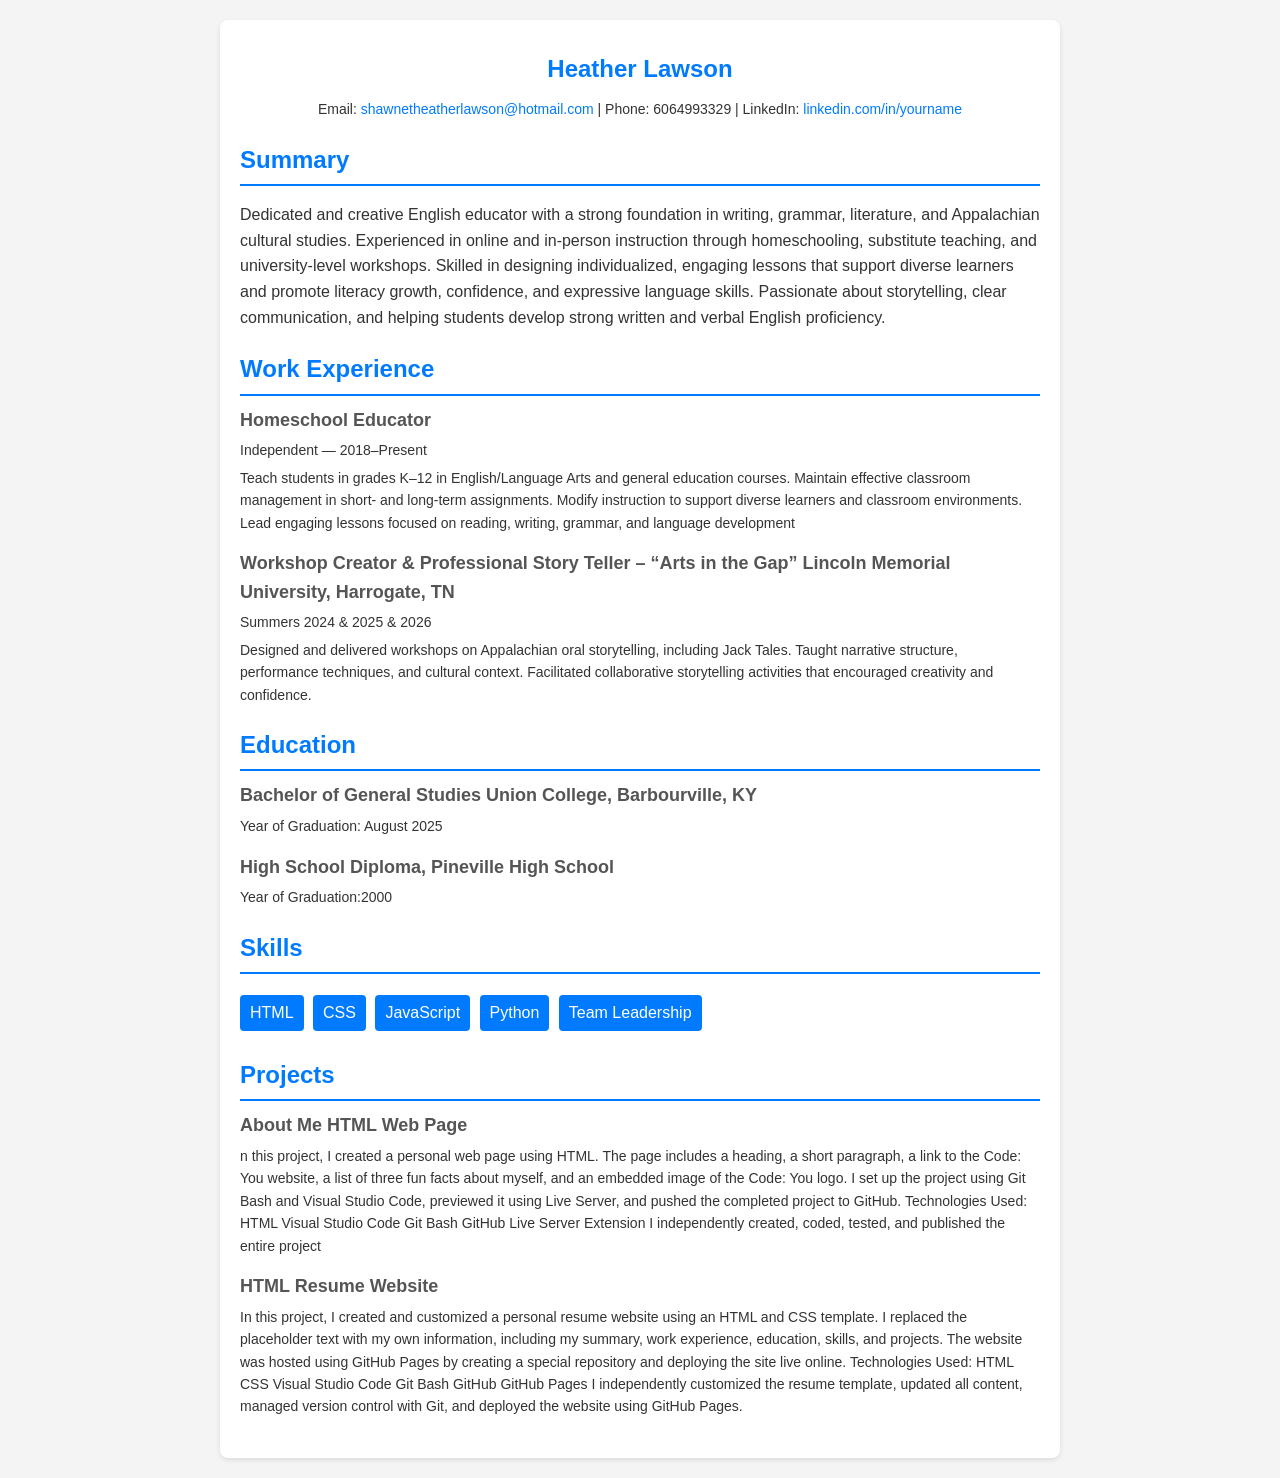
==== index.html @ 6facd28c "initial commit" ====
<!DOCTYPE html>
<html lang="en">
    <head>
        <meta charset="UTF-8" />
        <meta name="viewport" content="width=device-width, initial-scale=1.0" />
        <title>Resume Template</title>
    </head>
 
    <style>
        body {
            font-family: Arial, sans-serif;
            line-height: 1.6;
            margin: 0;
            padding: 0;
            color: #333;
            background-color: #f4f4f4;
        }
        .container {
            max-width: 800px;
            margin: 20px auto;
            padding: 20px;
            background: #fff;
            border-radius: 8px;
            box-shadow: 0 2px 5px rgba(0, 0, 0, 0.1);
        }
        h1,
        h2 {
            color: #007bff;
        }
        .header {
            text-align: center;
        }
        .header h1 {
            margin: 10px 0;
        }
        .contact {
            margin: 10px 0;
            font-size: 14px;
        }
        .contact a {
            color: #007bff;
            text-decoration: none;
        }
        .section {
            margin: 20px 0;
        }
        .section h2 {
            margin-bottom: 10px;
            border-bottom: 2px solid #007bff;
            padding-bottom: 5px;
        }
        .item {
            margin-bottom: 15px;
        }
        .item h3 {
            margin: 0;
            font-size: 18px;
            color: #555;
        }
        .item p {
            margin: 5px 0;
            font-size: 14px;
        }
        .skills ul {
            list-style: none;
            padding: 0;
        }
        .skills ul li {
            display: inline-block;
            background: #007bff;
            color: #fff;
            padding: 5px 10px;
            margin: 5px 5px 5px 0;
            border-radius: 4px;
        }
    </style>
 
    <body>
        <main class="container">
            <section class="header">
                <h1>Heather Lawson</h1>
                <p class="contact">
                    Email:
                    <a href="mailto:shawnetheatherlawson@hotmail.com"
                        >shawnetheatherlawson@hotmail.com</a
                    >
                    | Phone: 6064993329 | LinkedIn:
                    <a href="#">linkedin.com/in/yourname</a>
                </p>
            </section>
            <section class="section">
                <h2>Summary</h2>
                <p>
                    Dedicated and creative English educator with a strong foundation in writing, grammar, literature, and Appalachian cultural studies. Experienced in online and in-person instruction through homeschooling, substitute teaching, and university-level workshops. Skilled in designing individualized, engaging lessons that support diverse learners and promote literacy growth, confidence, and expressive language skills. Passionate about storytelling, clear communication, and helping students develop strong written and verbal English proficiency.

                </p>
            </section>
            <section class="section">
                <h2>Work Experience</h2>
                <div class="item">
                    <h3>Homeschool Educator
</h3>
                    <p>Independent — 2018–Present</p>
                    <p>
                        Teach students in grades K–12 in English/Language Arts and general education courses.
Maintain effective classroom management in short- and long-term assignments.
Modify instruction to support diverse learners and classroom environments.
Lead engaging lessons focused on reading, writing, grammar, and language development

                    </p>
                </div>
                <div class="item">
                    <h3>Workshop Creator & Professional Story Teller – “Arts in the Gap”
Lincoln Memorial University, Harrogate, TN

</h3>
                    <p>Summers 2024 & 2025 & 2026</p>
                    <p>
                        Designed and delivered workshops on Appalachian oral storytelling, including Jack Tales.
Taught narrative structure, performance techniques, and cultural context.
Facilitated collaborative storytelling activities that encouraged creativity and confidence.

                    </p>
                </div>
            </section>
            <div class="section">
                <h2>Education</h2>
                <div class="item">
                    <h3>Bachelor of General Studies
Union College, Barbourville, KY
</h3>
                    <p>Year of Graduation: August 2025</p>
                </div>
                <div class="item">
                    <h3>High School Diploma, Pineville High School </h3>
                    <p>Year of Graduation:2000</p>
                </div>
            </section>
            <section class="section">
                <h2>Skills</h2>
                <div class="skills">
                    <ul>
                        <li>HTML</li>
                        <li>CSS</li>
                        <li>JavaScript</li>
                        <li>Python</li>
                        <li>Team Leadership</li>
                    </ul>
                </div>
            </section>
            <section class="section">
                <h2>Projects</h2>
                <div class="item">
                    <h3>About Me HTML Web Page</h3>
                    <p>
                        n this project, I created a personal web page using HTML. The page includes a heading, a short paragraph, a link to the Code: You website, a list of three fun facts about myself, and an embedded image of the Code: You logo. I set up the project using Git Bash and Visual Studio Code, previewed it using Live Server, and pushed the completed project to GitHub.

Technologies Used:

HTML

Visual Studio Code

Git Bash

GitHub

Live Server Extension

I independently created, coded, tested, and published the entire project
                    </p>
                </div>
                <div class="item">
                    <h3>HTML Resume Website</h3>
                    <p>
                        In this project, I created and customized a personal resume website using an HTML and CSS template. I replaced the placeholder text with my own information, including my summary, work experience, education, skills, and projects. The website was hosted using GitHub Pages by creating a special repository and deploying the site live online.

Technologies Used:

HTML

CSS

Visual Studio Code

Git Bash

GitHub

GitHub Pages
I independently customized the resume template, updated all content, managed version control with Git, and deployed the website using GitHub Pages.
                    </p>
                </div>
            </section>
        </main>
    </body>
</html>
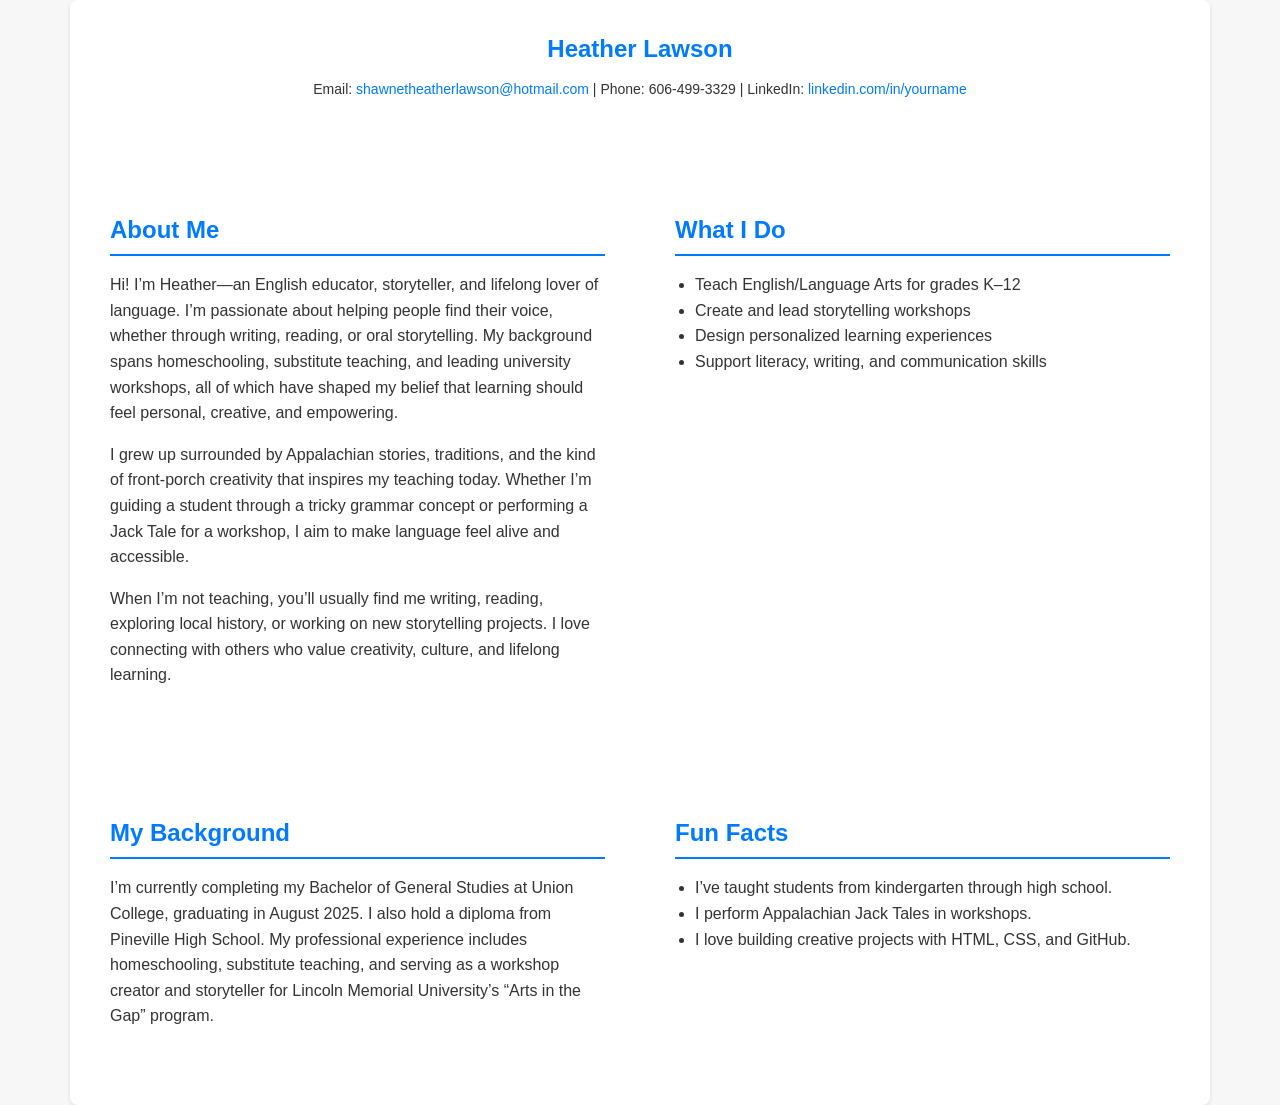
==== commit f1ec6b6e: "added index.css and resume.html to the files" ====
--- a/index.html
+++ b/index.html
@@ -3,195 +3,64 @@
     <head>
         <meta charset="UTF-8" />
         <meta name="viewport" content="width=device-width, initial-scale=1.0" />
+        <link rel="stylesheet" href="css/style.css" />
+        <link rel="stylesheet" href="css/index.css">
         <title>Resume Template</title>
     </head>
  
-    <style>
-        body {
-            font-family: Arial, sans-serif;
-            line-height: 1.6;
-            margin: 0;
-            padding: 0;
-            color: #333;
-            background-color: #f4f4f4;
-        }
-        .container {
-            max-width: 800px;
-            margin: 20px auto;
-            padding: 20px;
-            background: #fff;
-            border-radius: 8px;
-            box-shadow: 0 2px 5px rgba(0, 0, 0, 0.1);
-        }
-        h1,
-        h2 {
-            color: #007bff;
-        }
-        .header {
-            text-align: center;
-        }
-        .header h1 {
-            margin: 10px 0;
-        }
-        .contact {
-            margin: 10px 0;
-            font-size: 14px;
-        }
-        .contact a {
-            color: #007bff;
-            text-decoration: none;
-        }
-        .section {
-            margin: 20px 0;
-        }
-        .section h2 {
-            margin-bottom: 10px;
-            border-bottom: 2px solid #007bff;
-            padding-bottom: 5px;
-        }
-        .item {
-            margin-bottom: 15px;
-        }
-        .item h3 {
-            margin: 0;
-            font-size: 18px;
-            color: #555;
-        }
-        .item p {
-            margin: 5px 0;
-            font-size: 14px;
-        }
-        .skills ul {
-            list-style: none;
-            padding: 0;
-        }
-        .skills ul li {
-            display: inline-block;
-            background: #007bff;
-            color: #fff;
-            padding: 5px 10px;
-            margin: 5px 5px 5px 0;
-            border-radius: 4px;
-        }
-    </style>
- 
     <body>
         <main class="container">
-            <section class="header">
-                <h1>Heather Lawson</h1>
-                <p class="contact">
-                    Email:
-                    <a href="mailto:shawnetheatherlawson@hotmail.com"
-                        >shawnetheatherlawson@hotmail.com</a
-                    >
-                    | Phone: 6064993329 | LinkedIn:
-                    <a href="#">linkedin.com/in/yourname</a>
-                </p>
-            </section>
-            <section class="section">
-                <h2>Summary</h2>
-                <p>
-                    Dedicated and creative English educator with a strong foundation in writing, grammar, literature, and Appalachian cultural studies. Experienced in online and in-person instruction through homeschooling, substitute teaching, and university-level workshops. Skilled in designing individualized, engaging lessons that support diverse learners and promote literacy growth, confidence, and expressive language skills. Passionate about storytelling, clear communication, and helping students develop strong written and verbal English proficiency.
+    <section class="header">
+        <h1>Heather Lawson</h1>
+        <p class="contact">
+            Email:
+            <a href="mailto:shawnetheatherlawson@hotmail.com">
+                shawnetheatherlawson@hotmail.com
+            </a>
+            | Phone: 606-499-3329 |
+            LinkedIn: <a href="#">linkedin.com/in/yourname</a>
+        </p>
+    </section>
 
-                </p>
-            </section>
-            <section class="section">
-                <h2>Work Experience</h2>
-                <div class="item">
-                    <h3>Homeschool Educator
-</h3>
-                    <p>Independent — 2018–Present</p>
-                    <p>
-                        Teach students in grades K–12 in English/Language Arts and general education courses.
-Maintain effective classroom management in short- and long-term assignments.
-Modify instruction to support diverse learners and classroom environments.
-Lead engaging lessons focused on reading, writing, grammar, and language development
+    <section class="section">
+        <h2>About Me</h2>
+        <p>
+            Hi! I’m Heather—an English educator, storyteller, and lifelong lover of language. I’m passionate about helping people find their voice, whether through writing, reading, or oral storytelling. My background spans homeschooling, substitute teaching, and leading university workshops, all of which have shaped my belief that learning should feel personal, creative, and empowering.
+        </p>
+        <p>
+            I grew up surrounded by Appalachian stories, traditions, and the kind of front‑porch creativity that inspires my teaching today. Whether I’m guiding a student through a tricky grammar concept or performing a Jack Tale for a workshop, I aim to make language feel alive and accessible.
+        </p>
+        <p>
+            When I’m not teaching, you’ll usually find me writing, reading, exploring local history, or working on new storytelling projects. I love connecting with others who value creativity, culture, and lifelong learning.
+        </p>
+    </section>
 
-                    </p>
-                </div>
-                <div class="item">
-                    <h3>Workshop Creator & Professional Story Teller – “Arts in the Gap”
-Lincoln Memorial University, Harrogate, TN
+    <section class="section">
+        <h2>What I Do</h2>
+        <ul>
+            <li>Teach English/Language Arts for grades K–12</li>
+            <li>Create and lead storytelling workshops</li>
+            <li>Design personalized learning experiences</li>
+            <li>Support literacy, writing, and communication skills</li>
+        </ul>
+    </section>
 
-</h3>
-                    <p>Summers 2024 & 2025 & 2026</p>
-                    <p>
-                        Designed and delivered workshops on Appalachian oral storytelling, including Jack Tales.
-Taught narrative structure, performance techniques, and cultural context.
-Facilitated collaborative storytelling activities that encouraged creativity and confidence.
+    <section class="section">
+        <h2>My Background</h2>
+        <p>
+            I’m currently completing my Bachelor of General Studies at Union College, graduating in August 2025. I also hold a diploma from Pineville High School. My professional experience includes homeschooling, substitute teaching, and serving as a workshop creator and storyteller for Lincoln Memorial University’s “Arts in the Gap” program.
+        </p>
+    </section>
 
-                    </p>
-                </div>
-            </section>
-            <div class="section">
-                <h2>Education</h2>
-                <div class="item">
-                    <h3>Bachelor of General Studies
-Union College, Barbourville, KY
-</h3>
-                    <p>Year of Graduation: August 2025</p>
-                </div>
-                <div class="item">
-                    <h3>High School Diploma, Pineville High School </h3>
-                    <p>Year of Graduation:2000</p>
-                </div>
-            </section>
-            <section class="section">
-                <h2>Skills</h2>
-                <div class="skills">
-                    <ul>
-                        <li>HTML</li>
-                        <li>CSS</li>
-                        <li>JavaScript</li>
-                        <li>Python</li>
-                        <li>Team Leadership</li>
-                    </ul>
-                </div>
-            </section>
-            <section class="section">
-                <h2>Projects</h2>
-                <div class="item">
-                    <h3>About Me HTML Web Page</h3>
-                    <p>
-                        n this project, I created a personal web page using HTML. The page includes a heading, a short paragraph, a link to the Code: You website, a list of three fun facts about myself, and an embedded image of the Code: You logo. I set up the project using Git Bash and Visual Studio Code, previewed it using Live Server, and pushed the completed project to GitHub.
+    <section class="section">
+        <h2>Fun Facts</h2>
+        <ul>
+            <li>I’ve taught students from kindergarten through high school.</li>
+            <li>I perform Appalachian Jack Tales in workshops.</li>
+            <li>I love building creative projects with HTML, CSS, and GitHub.</li>
+        </ul>
+    </section>
+</main>
 
-Technologies Used:
-
-HTML
-
-Visual Studio Code
-
-Git Bash
-
-GitHub
-
-Live Server Extension
-
-I independently created, coded, tested, and published the entire project
-                    </p>
-                </div>
-                <div class="item">
-                    <h3>HTML Resume Website</h3>
-                    <p>
-                        In this project, I created and customized a personal resume website using an HTML and CSS template. I replaced the placeholder text with my own information, including my summary, work experience, education, skills, and projects. The website was hosted using GitHub Pages by creating a special repository and deploying the site live online.
-
-Technologies Used:
-
-HTML
-
-CSS
-
-Visual Studio Code
-
-Git Bash
-
-GitHub
-
-GitHub Pages
-I independently customized the resume template, updated all content, managed version control with Git, and deployed the website using GitHub Pages.
-                    </p>
-                </div>
-            </section>
-        </main>
     </body>
 </html>
--- a/css/style.css
+++ b/css/style.css
@@ -0,0 +1,102 @@
+/* Base mobile-first styles */
+body {
+    font-family: Arial, sans-serif;
+    line-height: 1.6;
+    margin: 0;
+    padding: 0;
+    color: #333;
+    background-color: #f4f4f4;
+}
+
+.container {
+    max-width: 90%;
+    margin: 20px auto;
+    padding: 20px;
+    background: #fff;
+    border-radius: 8px;
+    box-shadow: 0 2px 5px rgba(0, 0, 0, 0.1);
+}
+
+h1,
+h2 {
+    color: #007bff;
+}
+
+.header {
+    text-align: center;
+}
+
+.header h1 {
+    margin: 10px 0;
+}
+
+.contact {
+    margin: 10px 0;
+    font-size: 14px;
+}
+
+.contact a {
+    color: #007bff;
+    text-decoration: none;
+}
+
+.section {
+    margin: 20px 0;
+}
+
+.section h2 {
+    margin-bottom: 10px;
+    border-bottom: 2px solid #007bff;
+    padding-bottom: 5px;
+}
+
+.item {
+    margin-bottom: 15px;
+}
+
+.item h3 {
+    margin: 0;
+    font-size: 18px;
+    color: #555;
+}
+
+.item p {
+    margin: 5px 0;
+    font-size: 14px;
+}
+
+.skills ul {
+    list-style: none;
+    padding: 0;
+}
+
+.skills ul li {
+    display: inline-block;
+    background: #007bff;
+    color: #fff;
+    padding: 5px 10px;
+    margin: 5px 5px 5px 0;
+    border-radius: 4px;
+}
+
+/* Desktop layout using Grid */
+@media (min-width: 768px) {
+    .container {
+        max-width: 1100px;
+    }
+
+    main.container {
+        display: grid;
+        grid-template-columns: 1fr 1fr;
+        gap: 30px;
+    }
+
+    .header {
+        grid-column: 1 / -1;
+    }
+
+    /* Make About Me span full width */
+    .section:first-of-type {
+        grid-column: 1 / -1;
+    }
+}
--- a/css/index.css
+++ b/css/index.css
@@ -0,0 +1,58 @@
+
+body {
+    font-family: Arial, sans-serif;
+    margin: 0;
+    padding: 0;
+    background: #f7f7f7;
+    color: #333;
+}
+
+.container {
+    width: 90%;
+    max-width: 700px;
+    margin: 0 auto;
+    padding: 20px;
+}
+
+.header {
+    text-align: center;
+    margin-bottom: 30px;
+}
+
+.section {
+    background: #fff;
+    padding: 20px;
+    margin-bottom: 20px;
+    border-radius: 8px;
+}
+
+.section h2 {
+    margin-top: 0;
+}
+
+ul {
+    padding-left: 20px;
+}
+
+
+@media (min-width: 768px) {
+    .container {
+        max-width: 1100px;
+    }
+
+    
+    main.container {
+        display: grid;
+        grid-template-columns: 1fr 1fr;
+        gap: 30px;
+    }
+
+    .header {
+        grid-column: 1 / -1;
+    }
+
+    
+    .section:nth-of-type(1) {
+        grid-column: 1 / -1;
+    }
+}
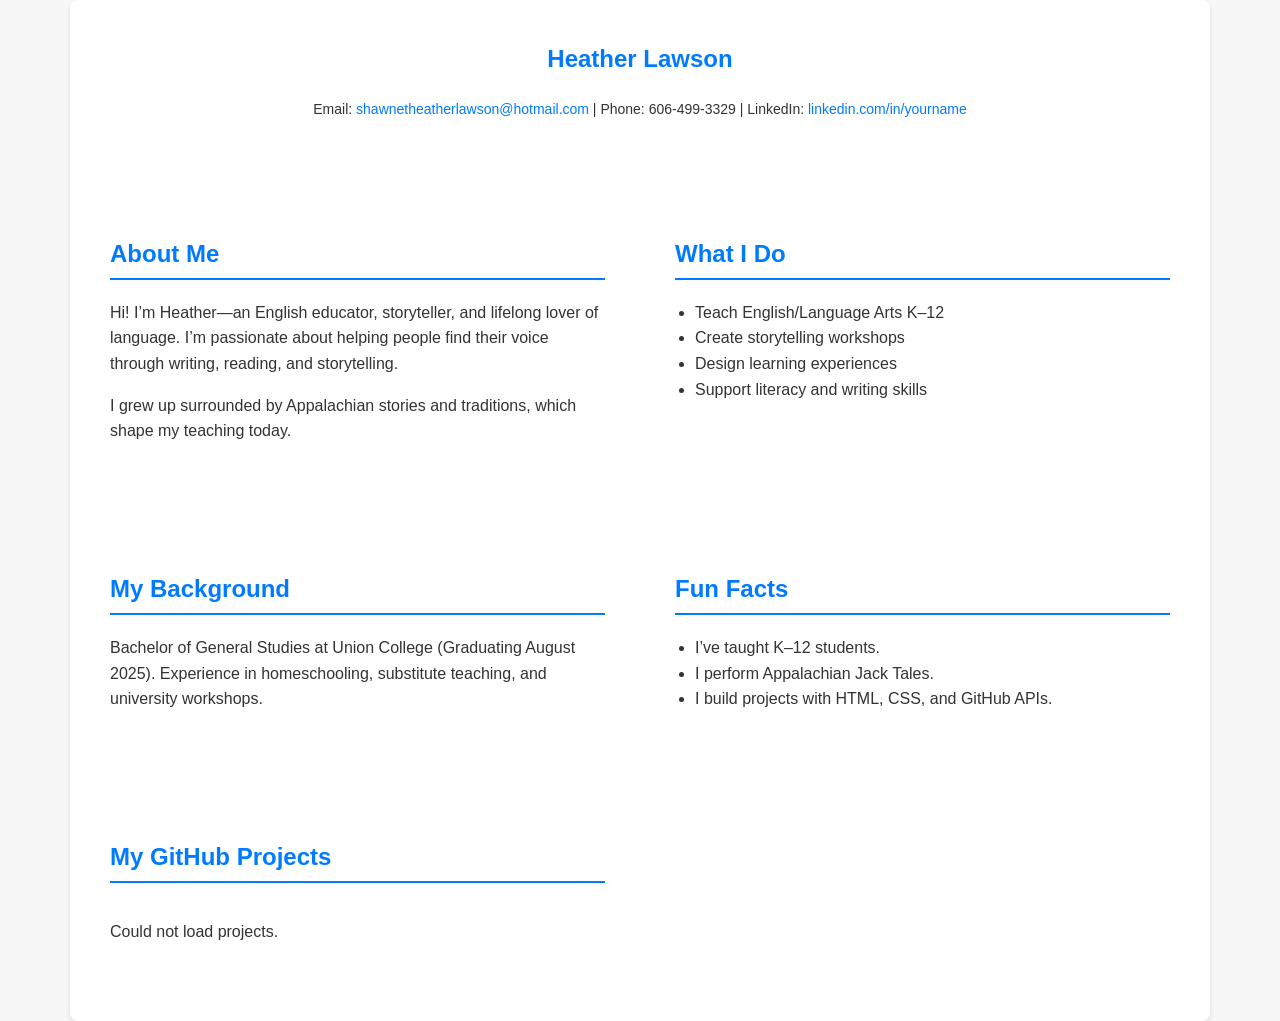
==== commit cc5629bc: "Added the JS function." ====
--- a/index.html
+++ b/index.html
@@ -1,66 +1,79 @@
 <!DOCTYPE html>
 <html lang="en">
-    <head>
-        <meta charset="UTF-8" />
-        <meta name="viewport" content="width=device-width, initial-scale=1.0" />
-        <link rel="stylesheet" href="css/style.css" />
-        <link rel="stylesheet" href="css/index.css">
-        <title>Resume Template</title>
-    </head>
- 
-    <body>
-        <main class="container">
-    <section class="header">
-        <h1>Heather Lawson</h1>
-        <p class="contact">
-            Email:
-            <a href="mailto:shawnetheatherlawson@hotmail.com">
-                shawnetheatherlawson@hotmail.com
-            </a>
-            | Phone: 606-499-3329 |
-            LinkedIn: <a href="#">linkedin.com/in/yourname</a>
-        </p>
-    </section>
+<head>
+    <meta charset="UTF-8" />
+    <meta name="viewport" content="width=device-width, initial-scale=1.0" />
+    <link rel="stylesheet" href="css/style.css" />
+    <link rel="stylesheet" href="css/index.css">
+    <title>Resume Template</title>
+</head>
 
-    <section class="section">
-        <h2>About Me</h2>
-        <p>
-            Hi! I’m Heather—an English educator, storyteller, and lifelong lover of language. I’m passionate about helping people find their voice, whether through writing, reading, or oral storytelling. My background spans homeschooling, substitute teaching, and leading university workshops, all of which have shaped my belief that learning should feel personal, creative, and empowering.
-        </p>
-        <p>
-            I grew up surrounded by Appalachian stories, traditions, and the kind of front‑porch creativity that inspires my teaching today. Whether I’m guiding a student through a tricky grammar concept or performing a Jack Tale for a workshop, I aim to make language feel alive and accessible.
-        </p>
-        <p>
-            When I’m not teaching, you’ll usually find me writing, reading, exploring local history, or working on new storytelling projects. I love connecting with others who value creativity, culture, and lifelong learning.
-        </p>
-    </section>
+<body>
+    <main class="container">
 
-    <section class="section">
-        <h2>What I Do</h2>
-        <ul>
-            <li>Teach English/Language Arts for grades K–12</li>
-            <li>Create and lead storytelling workshops</li>
-            <li>Design personalized learning experiences</li>
-            <li>Support literacy, writing, and communication skills</li>
-        </ul>
-    </section>
+        
+        <section class="header">
+            <h1>Heather Lawson</h1>
+            <p class="contact">
+                Email:
+                <a href="mailto:shawnetheatherlawson@hotmail.com">
+                    shawnetheatherlawson@hotmail.com
+                </a>
+                | Phone: 606-499-3329 |
+                LinkedIn: <a href="#">linkedin.com/in/yourname</a>
+            </p>
+        </section>
 
-    <section class="section">
-        <h2>My Background</h2>
-        <p>
-            I’m currently completing my Bachelor of General Studies at Union College, graduating in August 2025. I also hold a diploma from Pineville High School. My professional experience includes homeschooling, substitute teaching, and serving as a workshop creator and storyteller for Lincoln Memorial University’s “Arts in the Gap” program.
-        </p>
-    </section>
+        
+        <section class="section">
+            <h2>About Me</h2>
+            <p>
+                Hi! I’m Heather—an English educator, storyteller, and lifelong lover of language.
+                I’m passionate about helping people find their voice through writing, reading, and storytelling.
+            </p>
+            <p>
+                I grew up surrounded by Appalachian stories and traditions, which shape my teaching today.
+            </p>
+        </section>
 
-    <section class="section">
-        <h2>Fun Facts</h2>
-        <ul>
-            <li>I’ve taught students from kindergarten through high school.</li>
-            <li>I perform Appalachian Jack Tales in workshops.</li>
-            <li>I love building creative projects with HTML, CSS, and GitHub.</li>
-        </ul>
-    </section>
-</main>
+        
+        <section class="section">
+            <h2>What I Do</h2>
+            <ul>
+                <li>Teach English/Language Arts K–12</li>
+                <li>Create storytelling workshops</li>
+                <li>Design learning experiences</li>
+                <li>Support literacy and writing skills</li>
+            </ul>
+        </section>
 
-    </body>
+        
+        <section class="section">
+            <h2>My Background</h2>
+            <p>
+                Bachelor of General Studies at Union College (Graduating August 2025).
+                Experience in homeschooling, substitute teaching, and university workshops.
+            </p>
+        </section>
+
+        
+        <section class="section">
+            <h2>Fun Facts</h2>
+            <ul>
+                <li>I’ve taught K–12 students.</li>
+                <li>I perform Appalachian Jack Tales.</li>
+                <li>I build projects with HTML, CSS, and GitHub APIs.</li>
+            </ul>
+        </section>
+
+        <!-- GITHUB PROJECTS -->
+        <section class="section projects">
+            <h2>My GitHub Projects</h2>
+            <div id="projects-container"></div>
+        </section>
+
+    </main>
+
+    <script src="app.js"></script>
+</body>
 </html>
--- a/css/style.css
+++ b/css/style.css
@@ -1,4 +1,4 @@
-/* Base mobile-first styles */
+
 body {
     font-family: Arial, sans-serif;
     line-height: 1.6;
@@ -8,30 +8,27 @@
     background-color: #f4f4f4;
 }
 
+
 .container {
     max-width: 90%;
     margin: 20px auto;
     padding: 20px;
     background: #fff;
     border-radius: 8px;
-    box-shadow: 0 2px 5px rgba(0, 0, 0, 0.1);
+    box-shadow: 0 2px 5px rgba(0,0,0,0.1);
 }
 
-h1,
-h2 {
+
+h1, h2 {
     color: #007bff;
 }
+
 
 .header {
     text-align: center;
 }
 
-.header h1 {
-    margin: 10px 0;
-}
-
 .contact {
-    margin: 10px 0;
     font-size: 14px;
 }
 
@@ -40,46 +37,67 @@
     text-decoration: none;
 }
 
+
 .section {
     margin: 20px 0;
 }
 
 .section h2 {
-    margin-bottom: 10px;
     border-bottom: 2px solid #007bff;
     padding-bottom: 5px;
 }
 
-.item {
-    margin-bottom: 15px;
+
+ul {
+    padding-left: 20px;
 }
 
-.item h3 {
-    margin: 0;
-    font-size: 18px;
-    color: #555;
+/* ========================= */
+/* GITHUB PROJECTS SECTION   */
+/* ========================= */
+
+#projects-container {
+    display: grid;
+    grid-template-columns: 1fr;
+    gap: 15px;
+    margin-top: 10px;
 }
 
-.item p {
-    margin: 5px 0;
-    font-size: 14px;
+.repo-card {
+    background: #f9f9f9;
+    border: 1px solid #ddd;
+    padding: 15px;
+    border-radius: 8px;
+    transition: transform 0.2s ease;
 }
 
-.skills ul {
-    list-style: none;
-    padding: 0;
+.repo-card:hover {
+    transform: translateY(-3px);
 }
 
-.skills ul li {
+.repo-card h3 {
+    margin: 0 0 10px 0;
+    color: #007bff;
+}
+
+.repo-card p {
+    font-size: 14px;
+    margin: 0 0 10px 0;
+}
+
+.repo-card a {
     display: inline-block;
     background: #007bff;
-    color: #fff;
-    padding: 5px 10px;
-    margin: 5px 5px 5px 0;
+    color: white;
+    padding: 6px 10px;
     border-radius: 4px;
+    text-decoration: none;
 }
 
-/* Desktop layout using Grid */
+
+/* RESPONSIVE 2-COLUMN GRID  */
+
+
 @media (min-width: 768px) {
     .container {
         max-width: 1100px;
@@ -95,8 +113,12 @@
         grid-column: 1 / -1;
     }
 
-    /* Make About Me span full width */
     .section:first-of-type {
         grid-column: 1 / -1;
     }
-}
+
+    /* GitHub projects becomes 2 columns on desktop */
+    #projects-container {
+        grid-template-columns: repeat(2, 1fr);
+    }
+}
